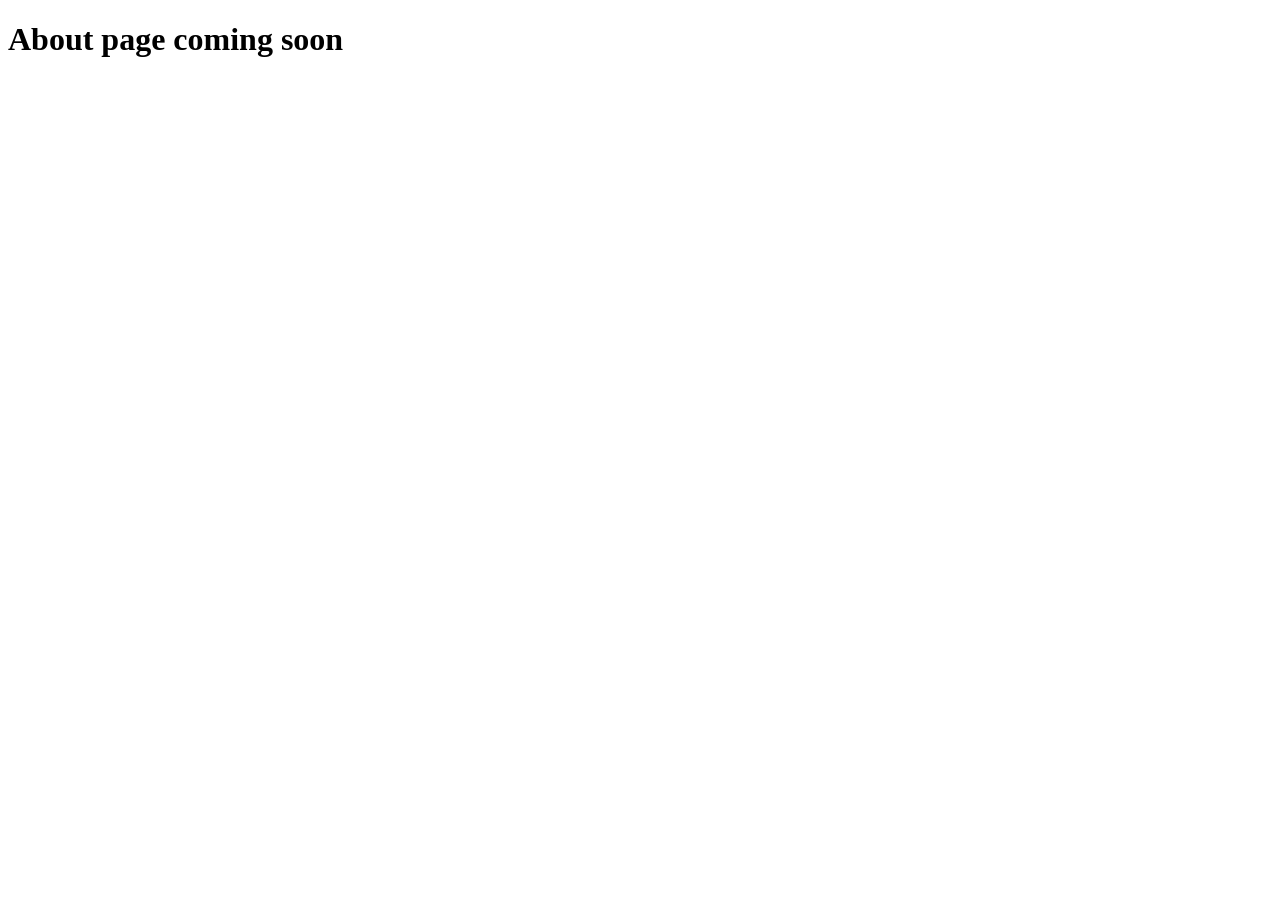
==== about.html @ 0da2000d "Create about.html" ====
<!DOCTYPE html>
<html lang="en">
<head>
  <meta charset="UTF-8" />
  <meta name="viewport" content="width=device-width, initial-scale=1.0" />
  <title>About</title>
</head>
<body>
  <h1>About page coming soon</h1>
</body>
</html>
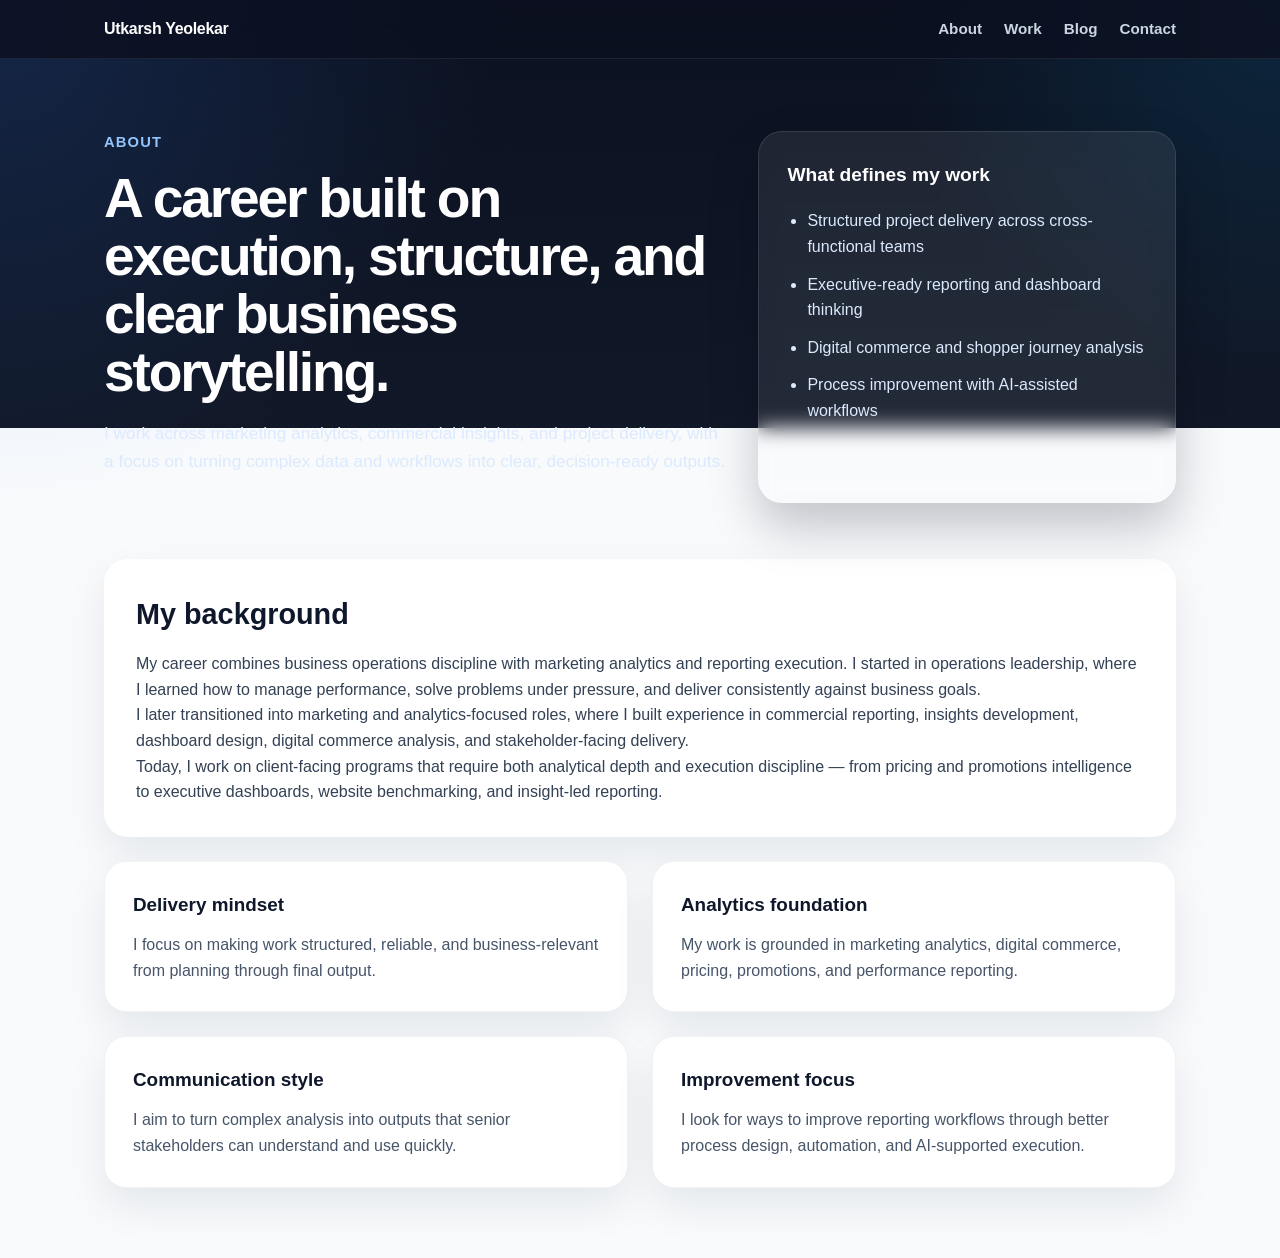
==== commit 1657d408: "Update about.html" ====
--- a/about.html
+++ b/about.html
@@ -3,9 +3,87 @@
 <head>
   <meta charset="UTF-8" />
   <meta name="viewport" content="width=device-width, initial-scale=1.0" />
-  <title>About</title>
+  <title>About | Utkarsh Yeolekar</title>
+  <link rel="stylesheet" href="style.css" />
 </head>
 <body>
-  <h1>About page coming soon</h1>
+  <nav>
+    <div class="nav-container">
+      <a href="index.html" class="brand">Utkarsh Yeolekar</a>
+      <div class="nav-links">
+        <a href="about.html">About</a>
+        <a href="work.html">Work</a>
+        <a href="blog.html">Blog</a>
+        <a href="contact.html">Contact</a>
+      </div>
+    </div>
+  </nav>
+
+  <header class="hero">
+    <div class="hero-text">
+      <p class="eyebrow">About</p>
+      <h1>A career built on execution, structure, and clear business storytelling.</h1>
+      <p class="hero-copy">
+        I work across marketing analytics, commercial insights, and project delivery, with a focus on turning complex data and workflows into clear, decision-ready outputs.
+      </p>
+    </div>
+
+    <div class="hero-card">
+      <h2>What defines my work</h2>
+      <ul>
+        <li>Structured project delivery across cross-functional teams</li>
+        <li>Executive-ready reporting and dashboard thinking</li>
+        <li>Digital commerce and shopper journey analysis</li>
+        <li>Process improvement with AI-assisted workflows</li>
+      </ul>
+    </div>
+  </header>
+
+  <main>
+    <section class="section-intro">
+      <h2>My background</h2>
+      <p>
+        My career combines business operations discipline with marketing analytics and reporting execution. I started in operations leadership, where I learned how to manage performance, solve problems under pressure, and deliver consistently against business goals.
+      </p>
+      <p>
+        I later transitioned into marketing and analytics-focused roles, where I built experience in commercial reporting, insights development, dashboard design, digital commerce analysis, and stakeholder-facing delivery.
+      </p>
+      <p>
+        Today, I work on client-facing programs that require both analytical depth and execution discipline — from pricing and promotions intelligence to executive dashboards, website benchmarking, and insight-led reporting.
+      </p>
+    </section>
+
+    <section class="cards-grid">
+      <article class="info-card">
+        <h3>Delivery mindset</h3>
+        <p>
+          I focus on making work structured, reliable, and business-relevant from planning through final output.
+        </p>
+      </article>
+
+      <article class="info-card">
+        <h3>Analytics foundation</h3>
+        <p>
+          My work is grounded in marketing analytics, digital commerce, pricing, promotions, and performance reporting.
+        </p>
+      </article>
+
+      <article class="info-card">
+        <h3>Communication style</h3>
+        <p>
+          I aim to turn complex analysis into outputs that senior stakeholders can understand and use quickly.
+        </p>
+      </article>
+
+      <article class="info-card">
+        <h3>Improvement focus</h3>
+        <p>
+          I look for ways to improve reporting workflows through better process design, automation, and AI-supported execution.
+        </p>
+      </article>
+    </section>
+  </main>
+
+  <script src="script.js"></script>
 </body>
 </html>
--- a/style.css
+++ b/style.css
@@ -0,0 +1,262 @@
+* {
+  box-sizing: border-box;
+}
+
+html {
+  scroll-behavior: smooth;
+}
+
+body {
+  margin: 0;
+  font-family: Arial, sans-serif;
+  color: #0f172a;
+  background:
+    radial-gradient(circle at top left, rgba(59, 130, 246, 0.18), transparent 28%),
+    radial-gradient(circle at top right, rgba(14, 165, 233, 0.14), transparent 22%),
+    linear-gradient(180deg, #0b1120 0%, #111827 34%, #f8fafc 34%, #f8fafc 100%);
+  line-height: 1.6;
+}
+
+nav {
+  position: sticky;
+  top: 0;
+  z-index: 1000;
+  background: rgba(11, 17, 32, 0.82);
+  backdrop-filter: blur(14px);
+  border-bottom: 1px solid rgba(255, 255, 255, 0.08);
+}
+
+.nav-container {
+  max-width: 1120px;
+  margin: 0 auto;
+  padding: 16px 24px;
+  display: flex;
+  justify-content: space-between;
+  align-items: center;
+  gap: 24px;
+}
+
+.brand {
+  color: #ffffff;
+  text-decoration: none;
+  font-size: 1rem;
+  font-weight: 700;
+  letter-spacing: -0.02em;
+}
+
+.nav-links {
+  display: flex;
+  gap: 22px;
+  flex-wrap: wrap;
+}
+
+.nav-links a {
+  color: #cbd5e1;
+  text-decoration: none;
+  font-size: 0.95rem;
+  font-weight: 600;
+  transition: color 0.2s ease;
+}
+
+.nav-links a:hover {
+  color: #ffffff;
+}
+
+.hero {
+  max-width: 1120px;
+  margin: 0 auto;
+  padding: 72px 24px 56px;
+  display: grid;
+  grid-template-columns: 1.35fr 0.9fr;
+  gap: 28px;
+  align-items: stretch;
+  color: #ffffff;
+}
+
+.eyebrow {
+  margin: 0 0 16px;
+  color: #93c5fd;
+  font-size: 0.92rem;
+  font-weight: 700;
+  letter-spacing: 0.08em;
+  text-transform: uppercase;
+}
+
+.hero h1 {
+  margin: 0 0 18px;
+  font-size: 3.45rem;
+  line-height: 1.05;
+  letter-spacing: -0.04em;
+  max-width: 760px;
+}
+
+.hero-copy {
+  margin: 0 0 28px;
+  font-size: 1.08rem;
+  color: #dbeafe;
+  max-width: 700px;
+}
+
+.hero-actions {
+  display: flex;
+  gap: 14px;
+  flex-wrap: wrap;
+}
+
+.button-primary,
+.button-secondary {
+  display: inline-block;
+  padding: 13px 20px;
+  border-radius: 999px;
+  text-decoration: none;
+  font-weight: 700;
+  transition: transform 0.2s ease, box-shadow 0.2s ease, background 0.2s ease;
+}
+
+.button-primary {
+  background: linear-gradient(135deg, #2563eb, #0ea5e9);
+  color: #ffffff;
+  box-shadow: 0 12px 30px rgba(37, 99, 235, 0.28);
+}
+
+.button-secondary {
+  background: rgba(255, 255, 255, 0.08);
+  color: #ffffff;
+  border: 1px solid rgba(255, 255, 255, 0.12);
+}
+
+.button-primary:hover,
+.button-secondary:hover {
+  transform: translateY(-1px);
+  text-decoration: none;
+}
+
+.hero-card {
+  background: rgba(255, 255, 255, 0.08);
+  border: 1px solid rgba(255, 255, 255, 0.10);
+  border-radius: 24px;
+  padding: 28px;
+  box-shadow: 0 24px 50px rgba(2, 6, 23, 0.22);
+  backdrop-filter: blur(10px);
+}
+
+.hero-card h2 {
+  margin: 0 0 18px;
+  color: #ffffff;
+  font-size: 1.2rem;
+}
+
+.hero-card ul {
+  margin: 0;
+  padding-left: 20px;
+  color: #dbeafe;
+}
+
+.hero-card li {
+  margin-bottom: 12px;
+}
+
+main {
+  max-width: 1120px;
+  margin: 0 auto;
+  padding: 0 24px 70px;
+}
+
+.section-intro {
+  background: #ffffff;
+  padding: 32px;
+  border-radius: 24px;
+  box-shadow: 0 18px 40px rgba(15, 23, 42, 0.08);
+  margin-bottom: 24px;
+}
+
+.section-intro h2 {
+  margin-top: 0;
+  margin-bottom: 14px;
+  font-size: 1.8rem;
+  color: #0f172a;
+}
+
+.section-intro p {
+  margin: 0;
+  color: #334155;
+}
+
+.cards-grid {
+  display: grid;
+  grid-template-columns: repeat(2, minmax(0, 1fr));
+  gap: 24px;
+}
+
+.info-card {
+  background: #ffffff;
+  padding: 28px;
+  border-radius: 22px;
+  box-shadow: 0 18px 40px rgba(15, 23, 42, 0.08);
+  border: 1px solid rgba(148, 163, 184, 0.14);
+}
+
+.info-card h3 {
+  margin-top: 0;
+  margin-bottom: 12px;
+  font-size: 1.18rem;
+  color: #0f172a;
+}
+
+.info-card p {
+  margin: 0;
+  color: #475569;
+}
+
+a {
+  color: inherit;
+}
+
+@media (max-width: 900px) {
+  .hero {
+    grid-template-columns: 1fr;
+  }
+
+  .hero h1 {
+    font-size: 2.7rem;
+  }
+
+  .cards-grid {
+    grid-template-columns: 1fr;
+  }
+}
+
+@media (max-width: 768px) {
+  .nav-container {
+    padding: 14px 20px;
+    flex-direction: column;
+    align-items: flex-start;
+  }
+
+  .nav-links {
+    gap: 14px;
+  }
+
+  .hero {
+    padding: 56px 20px 40px;
+  }
+
+  .hero h1 {
+    font-size: 2.2rem;
+  }
+
+  .hero-copy {
+    font-size: 1rem;
+  }
+
+  main {
+    padding: 0 20px 44px;
+  }
+
+  .section-intro,
+  .info-card,
+  .hero-card {
+    padding: 22px;
+    border-radius: 18px;
+  }
+}
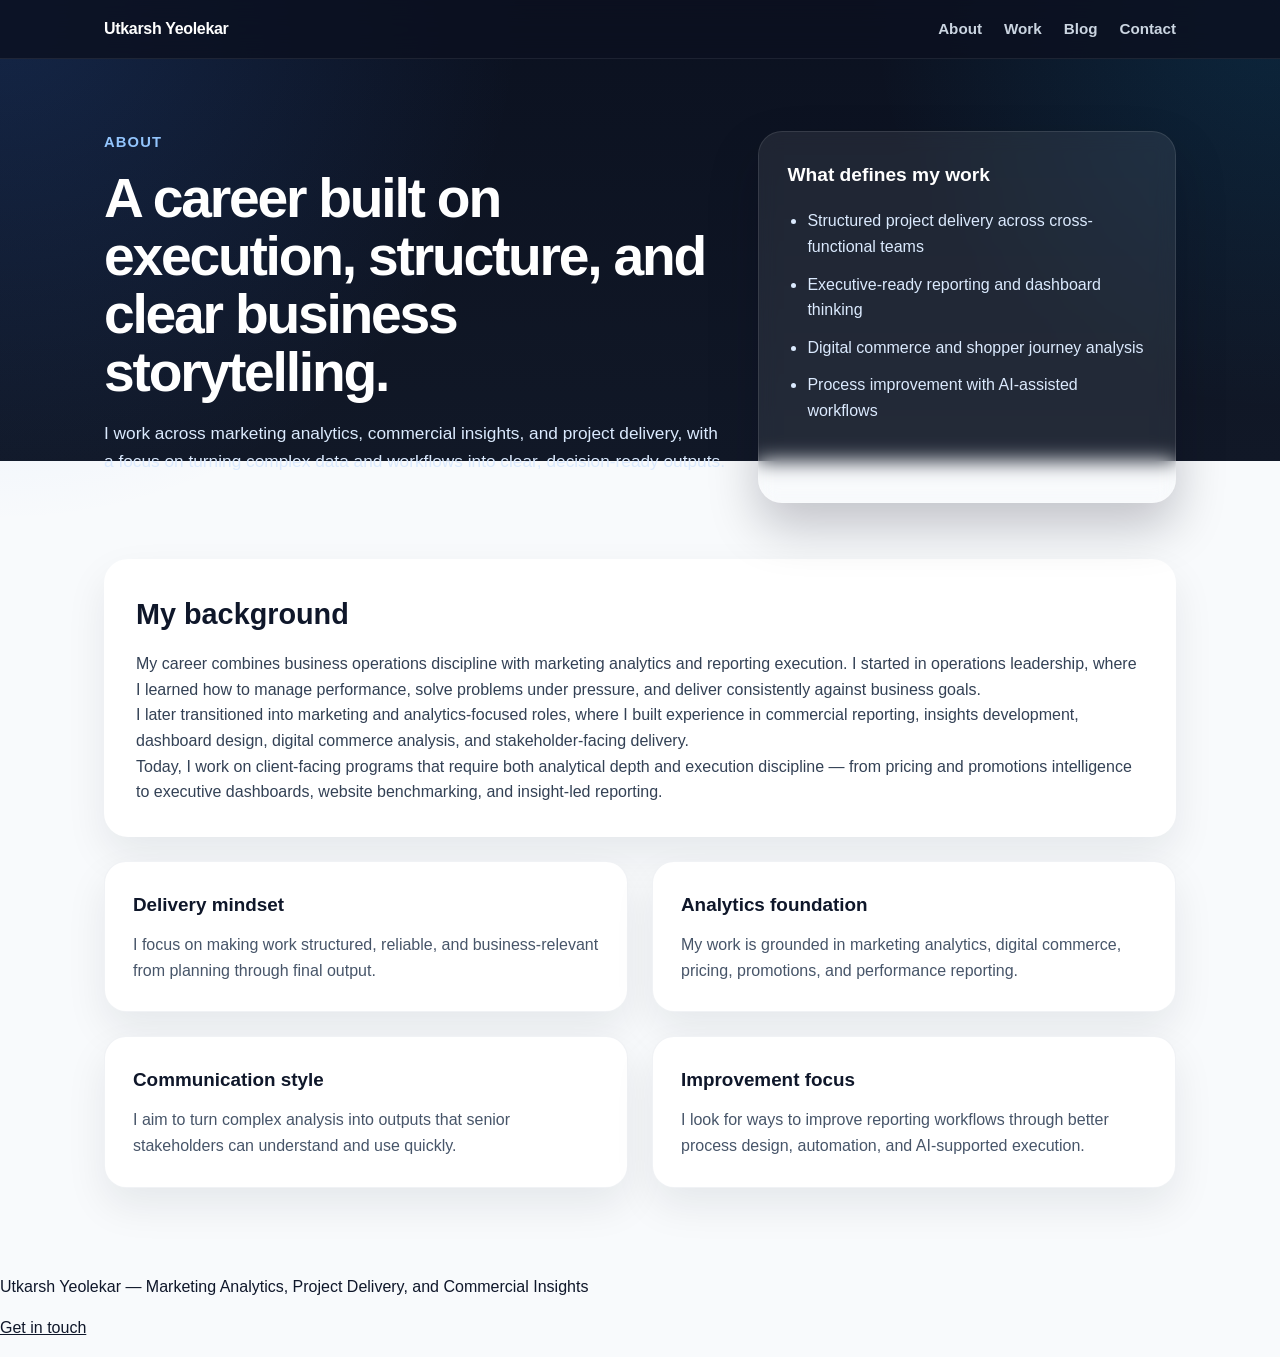
==== commit 697d497e: "Update about.html" ====
--- a/about.html
+++ b/about.html
@@ -84,6 +84,13 @@
     </section>
   </main>
 
+  <footer class="site-footer">
+    <div class="site-footer-inner">
+      <p>Utkarsh Yeolekar — Marketing Analytics, Project Delivery, and Commercial Insights</p>
+      <p><a href="contact.html">Get in touch</a></p>
+    </div>
+  </footer>
+
   <script src="script.js"></script>
 </body>
 </html>
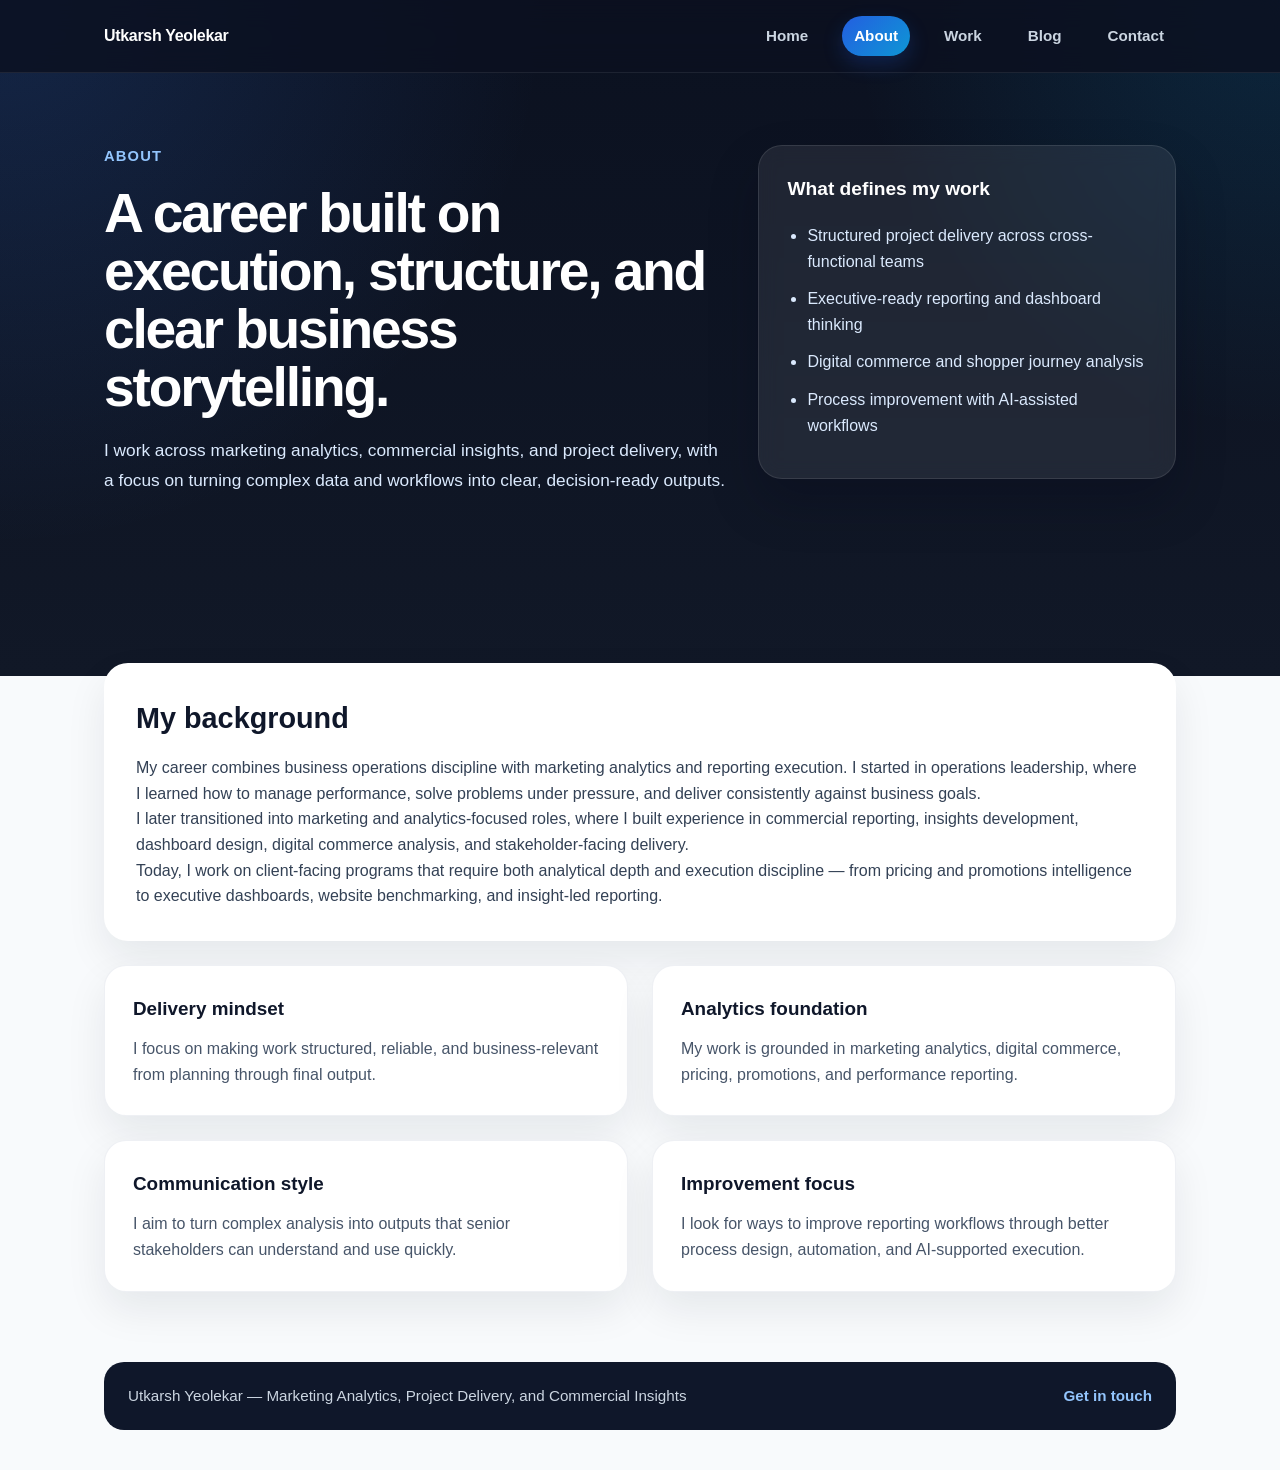
==== commit d950499d: "Update about.html" ====
--- a/about.html
+++ b/about.html
@@ -11,7 +11,8 @@
     <div class="nav-container">
       <a href="index.html" class="brand">Utkarsh Yeolekar</a>
       <div class="nav-links">
-        <a href="about.html">About</a>
+        <a href="index.html">Home</a>
+        <a href="about.html" class="active">About</a>
         <a href="work.html">Work</a>
         <a href="blog.html">Blog</a>
         <a href="contact.html">Contact</a>
--- a/style.css
+++ b/style.css
@@ -6,14 +6,29 @@
   scroll-behavior: smooth;
 }
 
+:root {
+  --bg-dark: #0b1120;
+  --bg-dark-2: #111827;
+  --text-dark: #0f172a;
+  --text-mid: #475569;
+  --text-soft: #cbd5e1;
+  --text-white: #ffffff;
+  --accent-1: #2563eb;
+  --accent-2: #0ea5e9;
+  --card-bg: #ffffff;
+  --border-soft: rgba(148, 163, 184, 0.16);
+  --shadow-soft: 0 18px 40px rgba(15, 23, 42, 0.08);
+  --shadow-strong: 0 24px 50px rgba(2, 6, 23, 0.22);
+}
+
 body {
   margin: 0;
   font-family: Arial, sans-serif;
-  color: #0f172a;
+  color: var(--text-dark);
   background:
     radial-gradient(circle at top left, rgba(59, 130, 246, 0.18), transparent 28%),
     radial-gradient(circle at top right, rgba(14, 165, 233, 0.14), transparent 22%),
-    linear-gradient(180deg, #0b1120 0%, #111827 34%, #f8fafc 34%, #f8fafc 100%);
+    linear-gradient(180deg, var(--bg-dark) 0%, var(--bg-dark-2) 46%, #f8fafc 46%, #f8fafc 100%);
   line-height: 1.6;
 }
 
@@ -37,7 +52,7 @@
 }
 
 .brand {
-  color: #ffffff;
+  color: var(--text-white);
   text-decoration: none;
   font-size: 1rem;
   font-weight: 700;
@@ -51,26 +66,39 @@
 }
 
 .nav-links a {
-  color: #cbd5e1;
+  color: var(--text-soft);
   text-decoration: none;
   font-size: 0.95rem;
   font-weight: 600;
-  transition: color 0.2s ease;
+  transition: color 0.2s ease, background 0.2s ease;
+  padding: 8px 12px;
+  border-radius: 999px;
 }
 
 .nav-links a:hover {
-  color: #ffffff;
+  color: var(--text-white);
+  background: rgba(255, 255, 255, 0.08);
+}
+
+.nav-links a.active {
+  color: var(--text-white);
+  background: linear-gradient(135deg, rgba(37, 99, 235, 0.95), rgba(14, 165, 233, 0.9));
+  box-shadow: 0 8px 20px rgba(37, 99, 235, 0.22);
 }
 
 .hero {
   max-width: 1120px;
   margin: 0 auto;
-  padding: 72px 24px 56px;
+  padding: 72px 24px 140px;
   display: grid;
   grid-template-columns: 1.35fr 0.9fr;
   gap: 28px;
-  align-items: stretch;
-  color: #ffffff;
+  align-items: start;
+  color: var(--text-white);
+}
+
+.hero-text {
+  min-width: 0;
 }
 
 .eyebrow {
@@ -93,6 +121,7 @@
 .hero-copy {
   margin: 0 0 28px;
   font-size: 1.08rem;
+  line-height: 1.75;
   color: #dbeafe;
   max-width: 700px;
 }
@@ -113,16 +142,23 @@
   transition: transform 0.2s ease, box-shadow 0.2s ease, background 0.2s ease;
 }
 
-.button-primary {
-  background: linear-gradient(135deg, #2563eb, #0ea5e9);
-  color: #ffffff;
+.button-primary,
+.button-primary:visited {
+  background: linear-gradient(135deg, var(--accent-1), var(--accent-2));
+  color: var(--text-white);
   box-shadow: 0 12px 30px rgba(37, 99, 235, 0.28);
 }
 
-.button-secondary {
-  background: rgba(255, 255, 255, 0.08);
-  color: #ffffff;
-  border: 1px solid rgba(255, 255, 255, 0.12);
+.button-secondary,
+.button-secondary:visited {
+  background: #0f172a;
+  color: var(--text-white);
+  border: 1px solid rgba(148, 163, 184, 0.35);
+  box-shadow: 0 10px 24px rgba(15, 23, 42, 0.18);
+}
+
+.button-secondary:hover {
+  background: #1e293b;
 }
 
 .button-primary:hover,
@@ -136,13 +172,13 @@
   border: 1px solid rgba(255, 255, 255, 0.10);
   border-radius: 24px;
   padding: 28px;
-  box-shadow: 0 24px 50px rgba(2, 6, 23, 0.22);
+  box-shadow: var(--shadow-strong);
   backdrop-filter: blur(10px);
 }
 
 .hero-card h2 {
   margin: 0 0 18px;
-  color: #ffffff;
+  color: var(--text-white);
   font-size: 1.2rem;
 }
 
@@ -163,10 +199,10 @@
 }
 
 .section-intro {
-  background: #ffffff;
+  background: var(--card-bg);
   padding: 32px;
   border-radius: 24px;
-  box-shadow: 0 18px 40px rgba(15, 23, 42, 0.08);
+  box-shadow: var(--shadow-soft);
   margin-bottom: 24px;
 }
 
@@ -174,7 +210,7 @@
   margin-top: 0;
   margin-bottom: 14px;
   font-size: 1.8rem;
-  color: #0f172a;
+  color: var(--text-dark);
 }
 
 .section-intro p {
@@ -189,23 +225,57 @@
 }
 
 .info-card {
-  background: #ffffff;
+  background: var(--card-bg);
   padding: 28px;
   border-radius: 22px;
-  box-shadow: 0 18px 40px rgba(15, 23, 42, 0.08);
-  border: 1px solid rgba(148, 163, 184, 0.14);
+  box-shadow: var(--shadow-soft);
+  border: 1px solid var(--border-soft);
 }
 
 .info-card h3 {
   margin-top: 0;
   margin-bottom: 12px;
   font-size: 1.18rem;
-  color: #0f172a;
+  color: var(--text-dark);
 }
 
 .info-card p {
   margin: 0;
-  color: #475569;
+  color: var(--text-mid);
+}
+
+.site-footer {
+  max-width: 1120px;
+  margin: 0 auto;
+  padding: 0 24px 40px;
+}
+
+.site-footer-inner {
+  background: #0f172a;
+  color: var(--text-soft);
+  padding: 22px 24px;
+  border-radius: 20px;
+  display: flex;
+  justify-content: space-between;
+  align-items: center;
+  gap: 16px;
+  flex-wrap: wrap;
+}
+
+.site-footer p {
+  margin: 0;
+  font-size: 0.95rem;
+}
+
+.site-footer a {
+  color: #93c5fd;
+  text-decoration: none;
+  font-weight: 600;
+}
+
+.site-footer a:hover {
+  color: var(--text-white);
+  text-decoration: underline;
 }
 
 a {
@@ -213,8 +283,16 @@
 }
 
 @media (max-width: 900px) {
+  body {
+    background:
+      radial-gradient(circle at top left, rgba(59, 130, 246, 0.18), transparent 28%),
+      radial-gradient(circle at top right, rgba(14, 165, 233, 0.14), transparent 22%),
+      linear-gradient(180deg, var(--bg-dark) 0%, var(--bg-dark-2) 54%, #f8fafc 54%, #f8fafc 100%);
+  }
+
   .hero {
     grid-template-columns: 1fr;
+    padding: 64px 24px 110px;
   }
 
   .hero h1 {
@@ -234,11 +312,11 @@
   }
 
   .nav-links {
-    gap: 14px;
+    gap: 10px;
   }
 
   .hero {
-    padding: 56px 20px 40px;
+    padding: 56px 20px 96px;
   }
 
   .hero h1 {
@@ -259,4 +337,12 @@
     padding: 22px;
     border-radius: 18px;
   }
-}
+
+  .site-footer {
+    padding: 0 20px 28px;
+  }
+
+  .site-footer-inner {
+    padding: 18px 20px;
+  }
+}
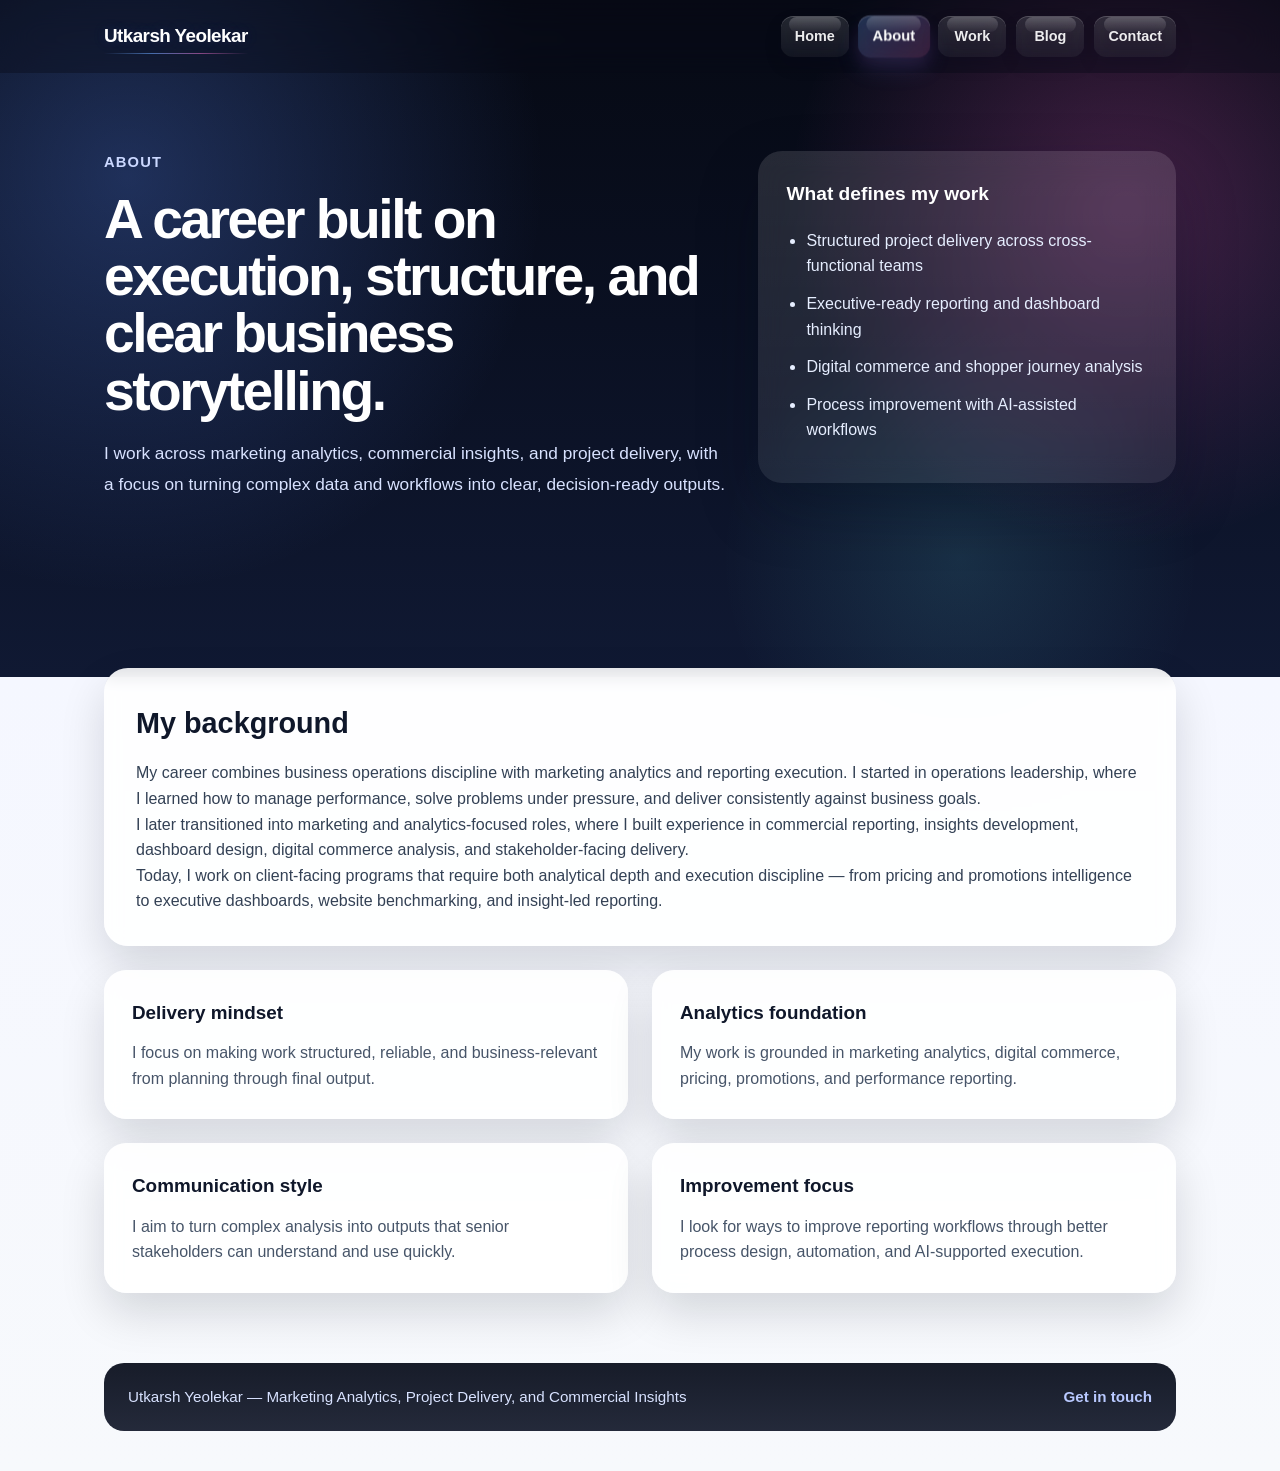
==== commit 9541b528: "Update about.html" ====
--- a/about.html
+++ b/about.html
@@ -4,7 +4,7 @@
   <meta charset="UTF-8" />
   <meta name="viewport" content="width=device-width, initial-scale=1.0" />
   <title>About | Utkarsh Yeolekar</title>
-  <link rel="stylesheet" href="style.css" />
+  <link rel="stylesheet" href="style-v3.css" />
 </head>
 <body>
   <nav>
--- a/style-v3.css
+++ b/style-v3.css
@@ -0,0 +1,436 @@
+* {
+  box-sizing: border-box;
+}
+
+html {
+  scroll-behavior: smooth;
+}
+
+:root {
+  --text-dark: #0f172a;
+  --text-mid: #475569;
+  --text-soft: #d8e2ff;
+  --text-white: #ffffff;
+  --accent-blue: #6aa8ff;
+  --accent-cyan: #7ee7ff;
+  --accent-pink: #ff78db;
+  --shadow-soft: 0 20px 45px rgba(7, 11, 23, 0.14);
+  --shadow-strong: 0 25px 60px rgba(5, 10, 25, 0.28);
+}
+
+body {
+  margin: 0;
+  font-family: Arial, sans-serif;
+  color: var(--text-dark);
+  background:
+    radial-gradient(circle at 10% 12%, rgba(91, 140, 255, 0.28), transparent 24%),
+    radial-gradient(circle at 88% 14%, rgba(255, 95, 207, 0.24), transparent 20%),
+    radial-gradient(circle at 75% 38%, rgba(103, 232, 249, 0.12), transparent 18%),
+    linear-gradient(180deg, #060913 0%, #0a1022 22%, #101933 46%, #f5f7ff 46%, #f7f9fc 100%);
+  line-height: 1.6;
+}
+
+nav {
+  position: sticky;
+  top: 0;
+  z-index: 1000;
+  background: rgba(8, 12, 24, 0.38);
+  backdrop-filter: blur(18px);
+  -webkit-backdrop-filter: blur(18px);
+}
+
+.nav-container {
+  max-width: 1120px;
+  margin: 0 auto;
+  padding: 16px 24px;
+  display: flex;
+  justify-content: space-between;
+  align-items: center;
+  gap: 24px;
+}
+
+.brand {
+  position: relative;
+  display: inline-block;
+  color: var(--text-white);
+  text-decoration: none;
+  font-size: 1.18rem;
+  font-weight: 800;
+  letter-spacing: -0.03em;
+  line-height: 1;
+  padding: 4px 0;
+  text-shadow:
+    0 0 14px rgba(106, 168, 255, 0.18),
+    0 0 22px rgba(255, 120, 219, 0.08);
+  transition: transform 0.25s ease, text-shadow 0.25s ease, opacity 0.25s ease;
+}
+
+.brand::after {
+  content: "";
+  position: absolute;
+  left: 0;
+  bottom: -4px;
+  width: 100%;
+  height: 1px;
+  background: linear-gradient(90deg, rgba(106,168,255,0.0), rgba(106,168,255,0.65), rgba(255,120,219,0.55), rgba(255,120,219,0.0));
+  opacity: 0.9;
+}
+
+.brand:hover {
+  transform: translateY(-1px);
+  text-shadow:
+    0 0 18px rgba(106, 168, 255, 0.24),
+    0 0 28px rgba(255, 120, 219, 0.12);
+}
+
+.nav-links {
+  display: flex;
+  gap: 10px;
+  flex-wrap: wrap;
+  align-items: center;
+}
+
+.nav-links a {
+  position: relative;
+  color: rgba(255, 255, 255, 0.92);
+  text-decoration: none;
+  font-size: 0.9rem;
+  font-weight: 600;
+  padding: 9px 14px;
+  min-width: 68px;
+  text-align: center;
+  border-radius: 12px;
+  background: linear-gradient(180deg, rgba(255,255,255,0.12), rgba(255,255,255,0.05));
+  backdrop-filter: blur(14px);
+  -webkit-backdrop-filter: blur(14px);
+  box-shadow:
+    inset 0 1px 0 rgba(255,255,255,0.18),
+    0 8px 18px rgba(8, 12, 24, 0.12);
+  transition: transform 0.25s ease, box-shadow 0.25s ease, background 0.25s ease, color 0.25s ease;
+  overflow: hidden;
+}
+
+.nav-links a::before {
+  content: "";
+  position: absolute;
+  top: 1px;
+  left: 12%;
+  width: 76%;
+  height: 36%;
+  border-radius: 999px;
+  background: linear-gradient(180deg, rgba(255,255,255,0.22), rgba(255,255,255,0.03));
+  pointer-events: none;
+}
+
+.nav-links a:hover {
+  transform: translateY(-1px);
+  background: linear-gradient(180deg, rgba(255,255,255,0.16), rgba(255,255,255,0.07));
+  box-shadow:
+    inset 0 1px 0 rgba(255,255,255,0.24),
+    0 10px 22px rgba(91, 140, 255, 0.08),
+    0 8px 16px rgba(255, 95, 207, 0.05);
+}
+
+.nav-links a.active {
+  transform: scale(1.03);
+  color: var(--text-white);
+  background: linear-gradient(135deg, rgba(106,168,255,0.26), rgba(255,120,219,0.18));
+  box-shadow:
+    inset 0 1px 0 rgba(255,255,255,0.24),
+    0 12px 24px rgba(91, 140, 255, 0.12),
+    0 8px 18px rgba(255, 95, 207, 0.08);
+}
+
+.hero {
+  max-width: 1120px;
+  margin: 0 auto;
+  padding: 78px 24px 140px;
+  display: grid;
+  grid-template-columns: 1.35fr 0.9fr;
+  gap: 28px;
+  align-items: start;
+  color: var(--text-white);
+}
+
+.hero-text {
+  min-width: 0;
+}
+
+.eyebrow {
+  margin: 0 0 16px;
+  color: #cbd8ff;
+  font-size: 0.92rem;
+  font-weight: 700;
+  letter-spacing: 0.08em;
+  text-transform: uppercase;
+}
+
+.hero h1 {
+  margin: 0 0 18px;
+  font-size: 3.45rem;
+  line-height: 1.04;
+  letter-spacing: -0.045em;
+  max-width: 760px;
+}
+
+.hero-copy {
+  margin: 0 0 28px;
+  font-size: 1.08rem;
+  line-height: 1.8;
+  color: var(--text-soft);
+  max-width: 700px;
+}
+
+.hero-actions {
+  display: flex;
+  gap: 14px;
+  flex-wrap: wrap;
+}
+
+.button-primary,
+.button-secondary {
+  position: relative;
+  display: inline-block;
+  padding: 14px 22px;
+  border-radius: 16px;
+  text-decoration: none;
+  font-weight: 700;
+  overflow: hidden;
+  transition: transform 0.25s ease, box-shadow 0.25s ease, background 0.25s ease;
+}
+
+.button-primary::before,
+.button-secondary::before {
+  content: "";
+  position: absolute;
+  top: 1px;
+  left: 8%;
+  width: 84%;
+  height: 42%;
+  border-radius: 999px;
+  background: linear-gradient(180deg, rgba(255,255,255,0.28), rgba(255,255,255,0.04));
+  pointer-events: none;
+}
+
+.button-primary,
+.button-primary:visited {
+  background: linear-gradient(135deg, rgba(106,168,255,0.85), rgba(255,120,219,0.75));
+  color: var(--text-white);
+  box-shadow:
+    inset 0 1px 0 rgba(255,255,255,0.3),
+    0 14px 30px rgba(91, 140, 255, 0.2),
+    0 10px 24px rgba(255, 95, 207, 0.12);
+}
+
+.button-secondary,
+.button-secondary:visited {
+  background: linear-gradient(180deg, rgba(255,255,255,0.16), rgba(255,255,255,0.08));
+  color: var(--text-white);
+  backdrop-filter: blur(14px);
+  -webkit-backdrop-filter: blur(14px);
+  box-shadow:
+    inset 0 1px 0 rgba(255,255,255,0.32),
+    0 12px 28px rgba(8, 12, 24, 0.16);
+}
+
+.button-primary:hover,
+.button-secondary:hover {
+  transform: translateY(-2px);
+  text-decoration: none;
+}
+
+.button-secondary:hover {
+  background: linear-gradient(180deg, rgba(255,255,255,0.22), rgba(255,255,255,0.1));
+}
+
+.hero-card {
+  background: linear-gradient(180deg, rgba(255, 255, 255, 0.12), rgba(255, 255, 255, 0.08));
+  border-radius: 24px;
+  padding: 28px;
+  box-shadow: var(--shadow-strong);
+  backdrop-filter: blur(14px);
+  -webkit-backdrop-filter: blur(14px);
+}
+
+.hero-card h2 {
+  margin: 0 0 18px;
+  color: var(--text-white);
+  font-size: 1.2rem;
+}
+
+.hero-card ul {
+  margin: 0;
+  padding-left: 20px;
+  color: #e6eeff;
+}
+
+.hero-card li {
+  margin-bottom: 12px;
+}
+
+main {
+  max-width: 1120px;
+  margin: 0 auto;
+  padding: 0 24px 70px;
+}
+
+.section-intro {
+  background: rgba(255, 255, 255, 0.88);
+  padding: 32px;
+  border-radius: 24px;
+  box-shadow: var(--shadow-soft);
+  margin-bottom: 24px;
+  backdrop-filter: blur(8px);
+}
+
+.section-intro h2 {
+  margin-top: 0;
+  margin-bottom: 14px;
+  font-size: 1.8rem;
+  color: var(--text-dark);
+}
+
+.section-intro p {
+  margin: 0;
+  color: #334155;
+}
+
+.cards-grid {
+  display: grid;
+  grid-template-columns: repeat(2, minmax(0, 1fr));
+  gap: 24px;
+}
+
+.info-card {
+  background: rgba(255, 255, 255, 0.9);
+  padding: 28px;
+  border-radius: 22px;
+  box-shadow: var(--shadow-soft);
+  backdrop-filter: blur(8px);
+}
+
+.info-card h3 {
+  margin-top: 0;
+  margin-bottom: 12px;
+  font-size: 1.18rem;
+  color: var(--text-dark);
+}
+
+.info-card p {
+  margin: 0;
+  color: var(--text-mid);
+}
+
+.site-footer {
+  max-width: 1120px;
+  margin: 0 auto;
+  padding: 0 24px 40px;
+}
+
+.site-footer-inner {
+  background: linear-gradient(180deg, rgba(9, 14, 28, 0.94), rgba(13, 19, 37, 0.9));
+  color: var(--text-soft);
+  padding: 22px 24px;
+  border-radius: 20px;
+  display: flex;
+  justify-content: space-between;
+  align-items: center;
+  gap: 16px;
+  flex-wrap: wrap;
+}
+
+.site-footer p {
+  margin: 0;
+  font-size: 0.95rem;
+}
+
+.site-footer a {
+  color: #b9c9ff;
+  text-decoration: none;
+  font-weight: 600;
+}
+
+.site-footer a:hover {
+  color: var(--text-white);
+  text-decoration: underline;
+}
+
+a {
+  color: inherit;
+}
+
+@media (max-width: 900px) {
+  body {
+    background:
+      radial-gradient(circle at 10% 12%, rgba(91, 140, 255, 0.24), transparent 24%),
+      radial-gradient(circle at 88% 14%, rgba(255, 95, 207, 0.2), transparent 20%),
+      linear-gradient(180deg, #060913 0%, #0a1022 25%, #101933 54%, #f5f7ff 54%, #f7f9fc 100%);
+  }
+
+  .hero {
+    grid-template-columns: 1fr;
+    padding: 64px 24px 110px;
+  }
+
+  .hero h1 {
+    font-size: 2.7rem;
+  }
+
+  .cards-grid {
+    grid-template-columns: 1fr;
+  }
+}
+
+@media (max-width: 768px) {
+  .nav-container {
+    padding: 14px 20px;
+    flex-direction: column;
+    align-items: flex-start;
+  }
+
+  .brand {
+    font-size: 1.06rem;
+  }
+
+  .nav-links {
+    gap: 10px;
+  }
+
+  .nav-links a {
+    min-width: 60px;
+    padding: 8px 12px;
+    font-size: 0.88rem;
+    border-radius: 10px;
+  }
+
+  .hero {
+    padding: 56px 20px 96px;
+  }
+
+  .hero h1 {
+    font-size: 2.2rem;
+  }
+
+  .hero-copy {
+    font-size: 1rem;
+  }
+
+  main {
+    padding: 0 20px 44px;
+  }
+
+  .section-intro,
+  .info-card,
+  .hero-card {
+    padding: 22px;
+    border-radius: 18px;
+  }
+
+  .site-footer {
+    padding: 0 20px 28px;
+  }
+
+  .site-footer-inner {
+    padding: 18px 20px;
+  }
+}
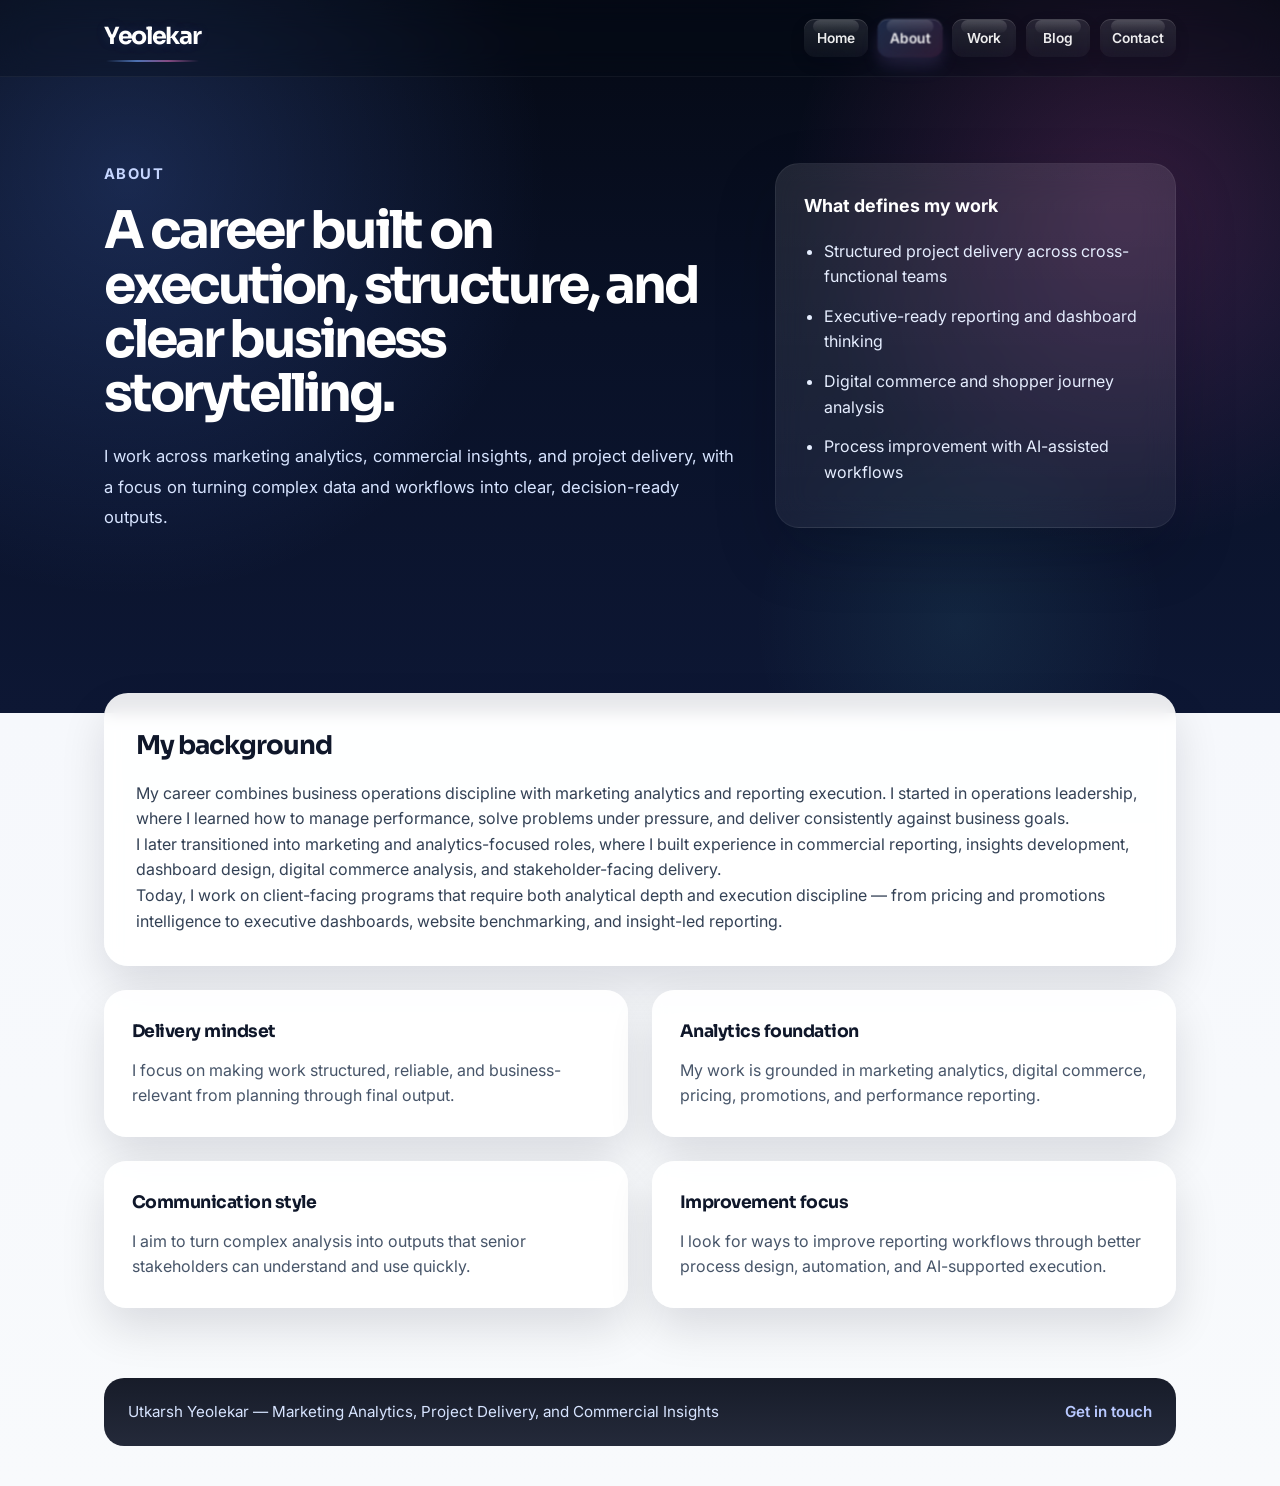
==== commit a0c689e3: "Update about.html" ====
--- a/about.html
+++ b/about.html
@@ -4,16 +4,19 @@
   <meta charset="UTF-8" />
   <meta name="viewport" content="width=device-width, initial-scale=1.0" />
   <title>About | Utkarsh Yeolekar</title>
-  <link rel="stylesheet" href="style-v3.css" />
+  <link rel="stylesheet" href="style-v4.css" />
 </head>
 <body>
   <nav>
     <div class="nav-container">
-      <a href="index.html" class="brand">Utkarsh Yeolekar</a>
+      <a href="index.html" class="brand brand-stack">
+        <span class="brand-first">Utkarsh</span>
+        <span class="brand-last">Yeolekar</span>
+      </a>
       <div class="nav-links">
         <a href="index.html">Home</a>
         <a href="about.html" class="active">About</a>
-        <a href="work.html">Work</a>
+        <a href="work-v2.html">Work</a>
         <a href="blog.html">Blog</a>
         <a href="contact.html">Contact</a>
       </div>
--- a/style-v4.css
+++ b/style-v4.css
@@ -0,0 +1,468 @@
+@import url('https://fonts.googleapis.com/css2?family=Inter:wght@400;500;600;700;800&family=Sora:wght@600;700;800&display=swap');
+
+* {
+  box-sizing: border-box;
+}
+
+html {
+  scroll-behavior: smooth;
+}
+
+:root {
+  --text-dark: #0f172a;
+  --text-mid: #475569;
+  --text-soft: #d7e4ff;
+  --text-white: #ffffff;
+  --accent-blue: #73a7ff;
+  --accent-pink: #ff7fd8;
+  --glass-fill: rgba(255, 255, 255, 0.08);
+  --glass-fill-2: rgba(255, 255, 255, 0.12);
+  --glass-stroke: rgba(255, 255, 255, 0.1);
+  --shadow-soft: 0 20px 45px rgba(7, 11, 23, 0.12);
+  --shadow-strong: 0 25px 60px rgba(5, 10, 25, 0.22);
+}
+
+body {
+  margin: 0;
+  font-family: 'Inter', Arial, sans-serif;
+  color: var(--text-dark);
+  background:
+    radial-gradient(circle at 10% 12%, rgba(91, 140, 255, 0.22), transparent 24%),
+    radial-gradient(circle at 88% 14%, rgba(255, 95, 207, 0.18), transparent 20%),
+    radial-gradient(circle at 75% 42%, rgba(103, 232, 249, 0.08), transparent 16%),
+    linear-gradient(180deg, #050914 0%, #091127 22%, #0d1734 48%, #f6f8fc 48%, #f8fafc 100%);
+  line-height: 1.6;
+}
+
+nav {
+  position: sticky;
+  top: 0;
+  z-index: 1000;
+  background: rgba(7, 12, 24, 0.28);
+  backdrop-filter: blur(16px);
+  -webkit-backdrop-filter: blur(16px);
+  border-bottom: 1px solid rgba(255, 255, 255, 0.05);
+}
+
+.nav-container {
+  max-width: 1120px;
+  margin: 0 auto;
+  padding: 16px 24px;
+  display: flex;
+  justify-content: space-between;
+  align-items: center;
+  gap: 24px;
+}
+
+.brand {
+  color: var(--text-white);
+  text-decoration: none;
+}
+
+.brand-stack {
+  display: inline-flex;
+  align-items: baseline;
+  gap: 8px;
+  padding: 2px 0 4px;
+}
+
+.brand-first {
+  display: none;
+}
+
+.brand-last {
+  position: relative;
+  font-family: 'Sora', 'Inter', Arial, sans-serif;
+  font-size: 1.48rem;
+  font-weight: 700;
+  letter-spacing: -0.055em;
+  color: var(--text-white);
+  text-shadow:
+    0 0 12px rgba(115, 167, 255, 0.14),
+    0 0 20px rgba(255, 127, 216, 0.08);
+}
+
+.brand-last::after {
+  content: "";
+  position: absolute;
+  left: 2px;
+  bottom: -6px;
+  width: calc(100% - 4px);
+  height: 2px;
+  border-radius: 999px;
+  background: linear-gradient(
+    90deg,
+    rgba(115,167,255,0),
+    rgba(115,167,255,0.7),
+    rgba(255,127,216,0.55),
+    rgba(255,127,216,0)
+  );
+  opacity: 0.9;
+}
+
+.nav-links {
+  display: flex;
+  gap: 10px;
+  flex-wrap: wrap;
+  align-items: center;
+}
+
+.nav-links a {
+  position: relative;
+  color: rgba(255, 255, 255, 0.92);
+  text-decoration: none;
+  font-size: 0.86rem;
+  font-weight: 600;
+  padding: 8px 12px;
+  min-width: 64px;
+  text-align: center;
+  border-radius: 11px;
+  background: linear-gradient(180deg, rgba(255,255,255,0.1), rgba(255,255,255,0.04));
+  backdrop-filter: blur(14px);
+  -webkit-backdrop-filter: blur(14px);
+  box-shadow:
+    inset 0 1px 0 rgba(255,255,255,0.14),
+    0 6px 16px rgba(8, 12, 24, 0.1);
+  transition: transform 0.22s ease, box-shadow 0.22s ease, background 0.22s ease;
+  overflow: hidden;
+}
+
+.nav-links a::before {
+  content: "";
+  position: absolute;
+  top: 1px;
+  left: 14%;
+  width: 72%;
+  height: 34%;
+  border-radius: 999px;
+  background: linear-gradient(180deg, rgba(255,255,255,0.18), rgba(255,255,255,0.02));
+  pointer-events: none;
+}
+
+.nav-links a:hover {
+  transform: translateY(-1px);
+  background: linear-gradient(180deg, rgba(255,255,255,0.14), rgba(255,255,255,0.06));
+  box-shadow:
+    inset 0 1px 0 rgba(255,255,255,0.18),
+    0 10px 20px rgba(115, 167, 255, 0.08),
+    0 8px 16px rgba(255, 127, 216, 0.04);
+}
+
+.nav-links a.active {
+  transform: scale(1.02);
+  background: linear-gradient(135deg, rgba(115,167,255,0.22), rgba(255,127,216,0.14));
+  box-shadow:
+    inset 0 1px 0 rgba(255,255,255,0.18),
+    0 10px 20px rgba(115, 167, 255, 0.1),
+    0 8px 16px rgba(255, 127, 216, 0.06);
+}
+
+.hero {
+  max-width: 1120px;
+  margin: 0 auto;
+  padding: 86px 24px 132px;
+  display: grid;
+  grid-template-columns: 1.35fr 0.85fr;
+  gap: 34px;
+  align-items: start;
+  color: var(--text-white);
+}
+
+.hero-text {
+  min-width: 0;
+}
+
+.eyebrow {
+  margin: 0 0 18px;
+  color: #c6d6ff;
+  font-size: 0.92rem;
+  font-weight: 700;
+  letter-spacing: 0.1em;
+  text-transform: uppercase;
+}
+
+.hero h1 {
+  margin: 0 0 20px;
+  font-family: 'Sora', 'Inter', Arial, sans-serif;
+  font-size: 3.25rem;
+  font-weight: 700;
+  line-height: 1.04;
+  letter-spacing: -0.06em;
+  max-width: 760px;
+}
+
+.hero-copy {
+  margin: 0 0 28px;
+  font-size: 1.04rem;
+  font-weight: 400;
+  line-height: 1.85;
+  color: var(--text-soft);
+  max-width: 690px;
+}
+
+.hero-actions {
+  display: flex;
+  gap: 14px;
+  flex-wrap: wrap;
+}
+
+.button-primary,
+.button-secondary {
+  position: relative;
+  display: inline-block;
+  padding: 13px 20px;
+  border-radius: 14px;
+  text-decoration: none;
+  font-weight: 700;
+  overflow: hidden;
+  transition: transform 0.22s ease, box-shadow 0.22s ease, background 0.22s ease;
+}
+
+.button-primary::before,
+.button-secondary::before {
+  content: "";
+  position: absolute;
+  top: 1px;
+  left: 10%;
+  width: 80%;
+  height: 38%;
+  border-radius: 999px;
+  background: linear-gradient(180deg, rgba(255,255,255,0.22), rgba(255,255,255,0.03));
+  pointer-events: none;
+}
+
+.button-primary,
+.button-primary:visited {
+  background: linear-gradient(135deg, rgba(115,167,255,0.82), rgba(255,127,216,0.72));
+  color: var(--text-white);
+  box-shadow:
+    inset 0 1px 0 rgba(255,255,255,0.24),
+    0 14px 28px rgba(115, 167, 255, 0.16),
+    0 10px 20px rgba(255, 127, 216, 0.1);
+}
+
+.button-secondary,
+.button-secondary:visited {
+  background: linear-gradient(180deg, rgba(255,255,255,0.12), rgba(255,255,255,0.06));
+  color: var(--text-white);
+  backdrop-filter: blur(14px);
+  -webkit-backdrop-filter: blur(14px);
+  box-shadow:
+    inset 0 1px 0 rgba(255,255,255,0.22),
+    0 10px 22px rgba(8, 12, 24, 0.12);
+}
+
+.button-primary:hover,
+.button-secondary:hover {
+  transform: translateY(-2px);
+  text-decoration: none;
+}
+
+.button-secondary:hover {
+  background: linear-gradient(180deg, rgba(255,255,255,0.16), rgba(255,255,255,0.08));
+}
+
+.hero-card {
+  background: linear-gradient(180deg, rgba(255, 255, 255, 0.1), rgba(255, 255, 255, 0.06));
+  border: 1px solid rgba(255, 255, 255, 0.06);
+  border-radius: 24px;
+  padding: 28px;
+  box-shadow: var(--shadow-strong);
+  backdrop-filter: blur(16px);
+  -webkit-backdrop-filter: blur(16px);
+}
+
+.hero-card h2 {
+  margin: 0 0 18px;
+  color: var(--text-white);
+  font-size: 1.12rem;
+  font-weight: 700;
+}
+
+.hero-card ul {
+  margin: 0;
+  padding-left: 20px;
+  color: #e6eeff;
+}
+
+.hero-card li {
+  margin-bottom: 14px;
+}
+
+main {
+  max-width: 1120px;
+  margin: 0 auto;
+  padding: 0 24px 70px;
+}
+
+.section-intro {
+  background: rgba(255, 255, 255, 0.9);
+  padding: 32px;
+  border-radius: 24px;
+  box-shadow: var(--shadow-soft);
+  margin-bottom: 24px;
+  backdrop-filter: blur(8px);
+}
+
+.section-intro h2 {
+  margin-top: 0;
+  margin-bottom: 14px;
+  font-family: 'Sora', 'Inter', Arial, sans-serif;
+  font-size: 1.62rem;
+  font-weight: 700;
+  letter-spacing: -0.04em;
+  color: var(--text-dark);
+}
+
+.section-intro p {
+  margin: 0;
+  color: #334155;
+}
+
+.cards-grid {
+  display: grid;
+  grid-template-columns: repeat(2, minmax(0, 1fr));
+  gap: 24px;
+}
+
+.info-card {
+  background: rgba(255, 255, 255, 0.92);
+  padding: 28px;
+  border-radius: 22px;
+  box-shadow: var(--shadow-soft);
+  backdrop-filter: blur(8px);
+}
+
+.info-card h3 {
+  margin-top: 0;
+  margin-bottom: 12px;
+  font-family: 'Sora', 'Inter', Arial, sans-serif;
+  font-size: 1.08rem;
+  font-weight: 700;
+  letter-spacing: -0.03em;
+  color: var(--text-dark);
+}
+
+.info-card p {
+  margin: 0;
+  color: var(--text-mid);
+}
+
+.site-footer {
+  max-width: 1120px;
+  margin: 0 auto;
+  padding: 0 24px 40px;
+}
+
+.site-footer-inner {
+  background: linear-gradient(180deg, rgba(9, 14, 28, 0.94), rgba(13, 19, 37, 0.9));
+  color: var(--text-soft);
+  padding: 22px 24px;
+  border-radius: 20px;
+  display: flex;
+  justify-content: space-between;
+  align-items: center;
+  gap: 16px;
+  flex-wrap: wrap;
+}
+
+.site-footer p {
+  margin: 0;
+  font-size: 0.95rem;
+}
+
+.site-footer a {
+  color: #b9c9ff;
+  text-decoration: none;
+  font-weight: 600;
+}
+
+.site-footer a:hover {
+  color: var(--text-white);
+  text-decoration: underline;
+}
+
+a {
+  color: inherit;
+}
+
+@media (max-width: 900px) {
+  body {
+    background:
+      radial-gradient(circle at 10% 12%, rgba(91, 140, 255, 0.24), transparent 24%),
+      radial-gradient(circle at 88% 14%, rgba(255, 95, 207, 0.2), transparent 20%),
+      linear-gradient(180deg, #060913 0%, #0a1022 25%, #101933 54%, #f5f7ff 54%, #f7f9fc 100%);
+  }
+
+  .hero {
+    grid-template-columns: 1fr;
+    padding: 64px 24px 110px;
+  }
+
+  .hero h1 {
+    font-size: 2.7rem;
+  }
+
+  .cards-grid {
+    grid-template-columns: 1fr;
+  }
+}
+
+@media (max-width: 768px) {
+  .nav-container {
+    padding: 14px 20px;
+    flex-direction: column;
+    align-items: flex-start;
+  }
+
+  .brand-first {
+    font-size: 0.68rem;
+    letter-spacing: 0.12em;
+  }
+
+  .brand-last {
+    font-size: 1.18rem;
+  }
+
+  .nav-links {
+    gap: 10px;
+  }
+
+  .nav-links a {
+    min-width: 60px;
+    padding: 8px 12px;
+    font-size: 0.88rem;
+    border-radius: 10px;
+  }
+
+  .hero {
+    padding: 56px 20px 96px;
+  }
+
+  .hero h1 {
+    font-size: 2.2rem;
+  }
+
+  .hero-copy {
+    font-size: 1rem;
+  }
+
+  main {
+    padding: 0 20px 44px;
+  }
+
+  .section-intro,
+  .info-card,
+  .hero-card {
+    padding: 22px;
+    border-radius: 18px;
+  }
+
+  .site-footer {
+    padding: 0 20px 28px;
+  }
+
+  .site-footer-inner {
+    padding: 18px 20px;
+  }
+}
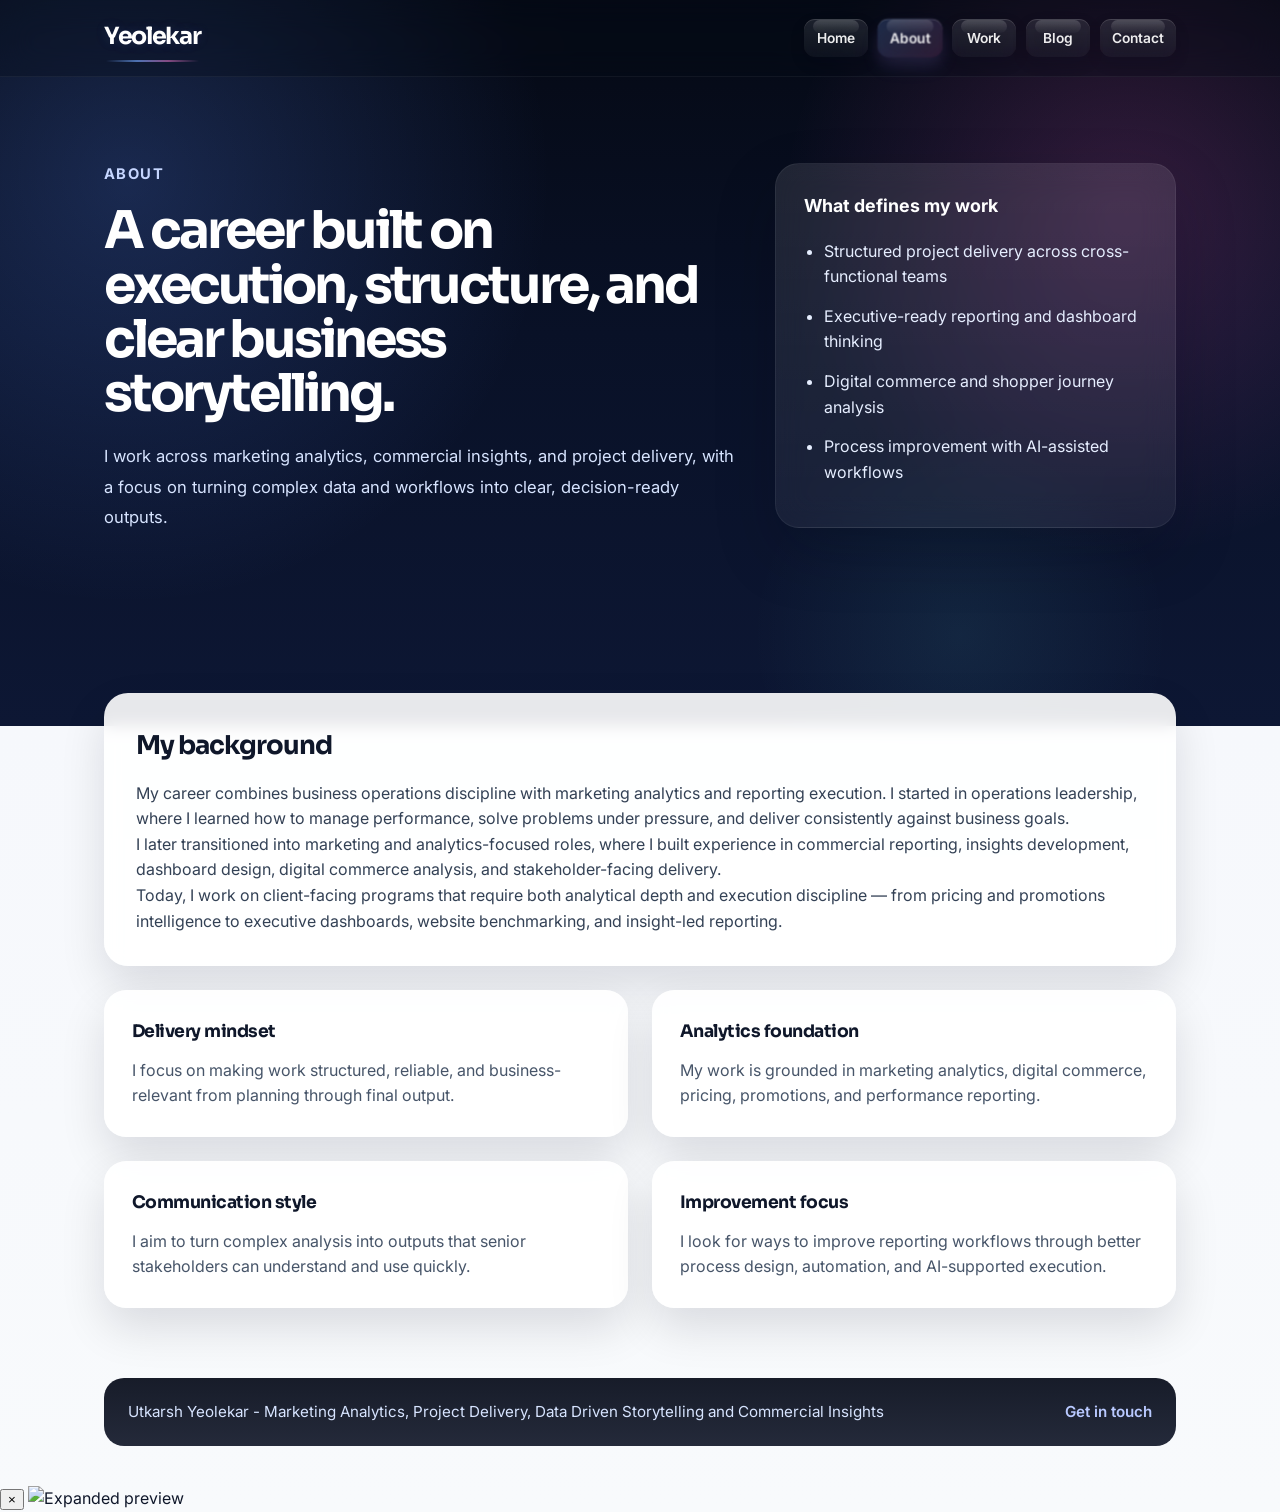
==== commit e482f180: "Update about.html" ====
--- a/about.html
+++ b/about.html
@@ -90,7 +90,7 @@
 
   <footer class="site-footer">
     <div class="site-footer-inner">
-      <p>Utkarsh Yeolekar — Marketing Analytics, Project Delivery, and Commercial Insights</p>
+      <p>Utkarsh Yeolekar - Marketing Analytics, Project Delivery, Data Driven Storytelling and Commercial Insights</p>
       <p><a href="contact.html">Get in touch</a></p>
     </div>
   </footer>
